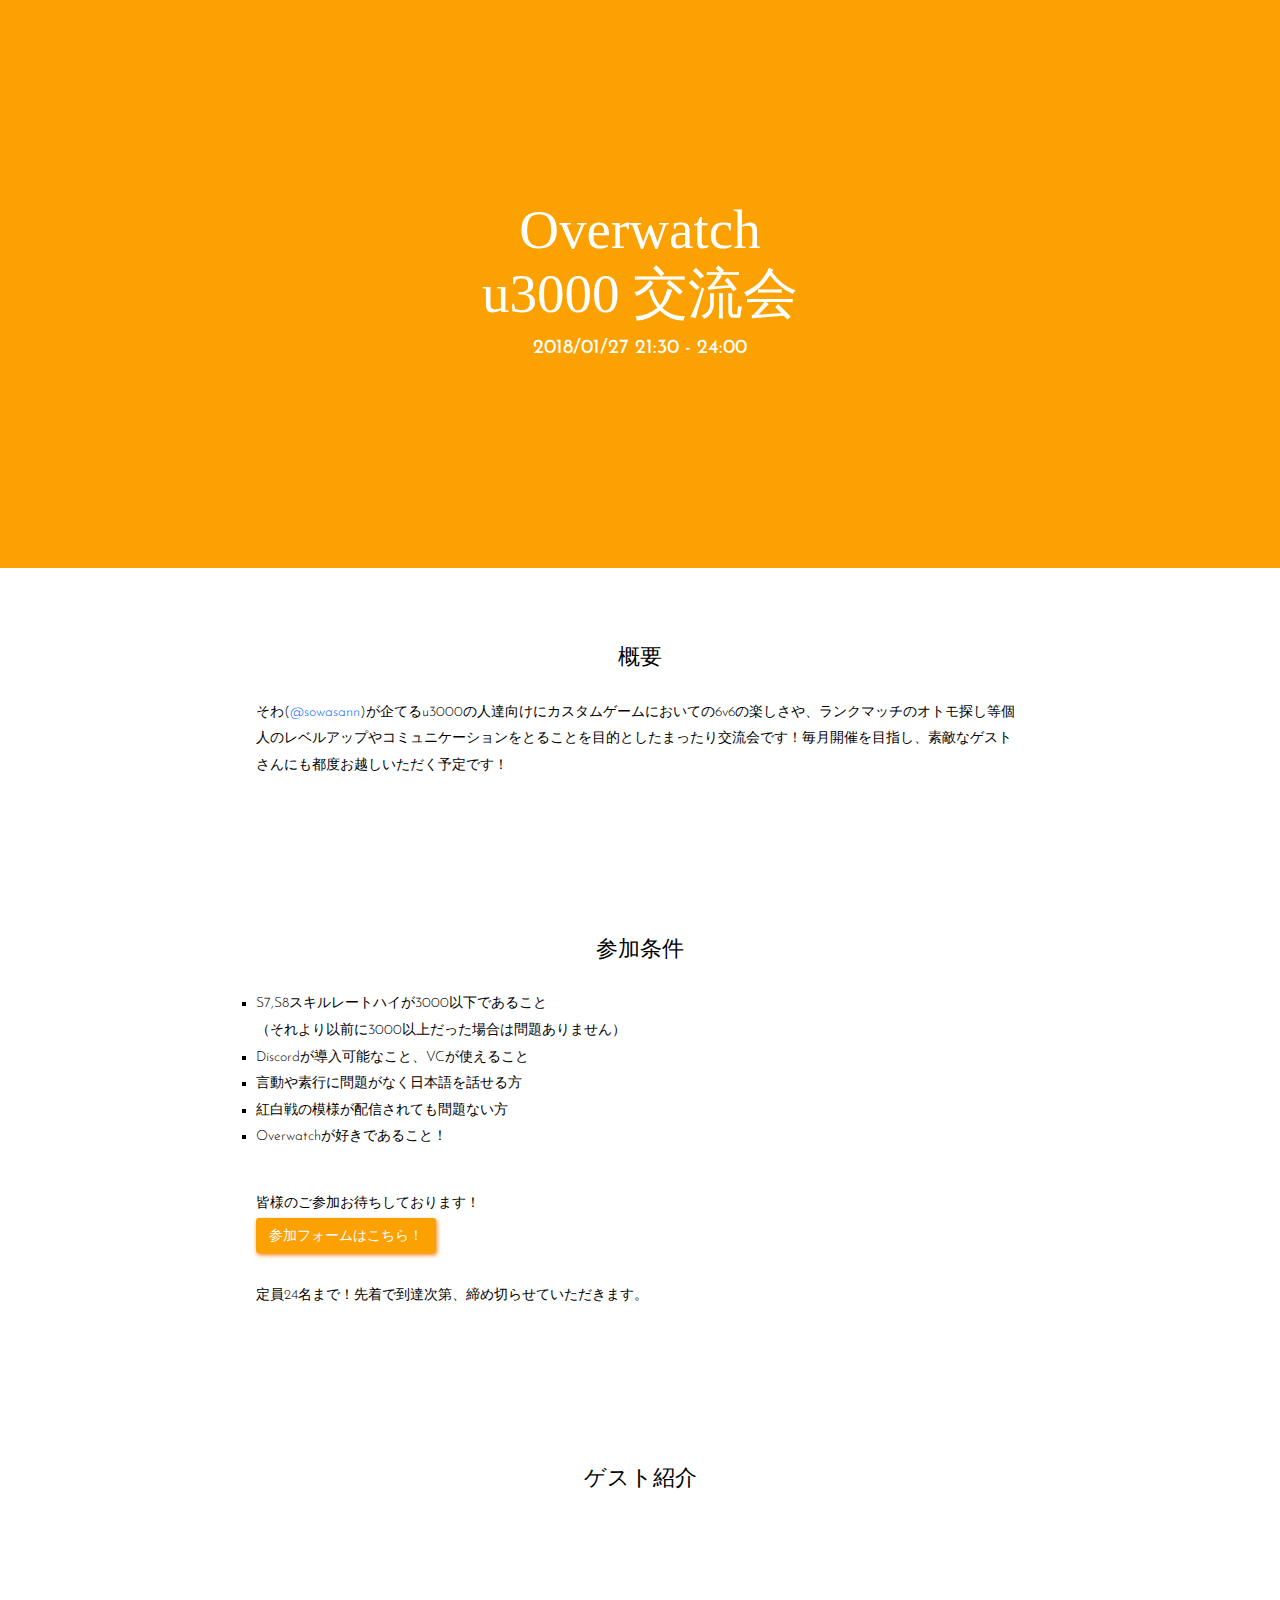
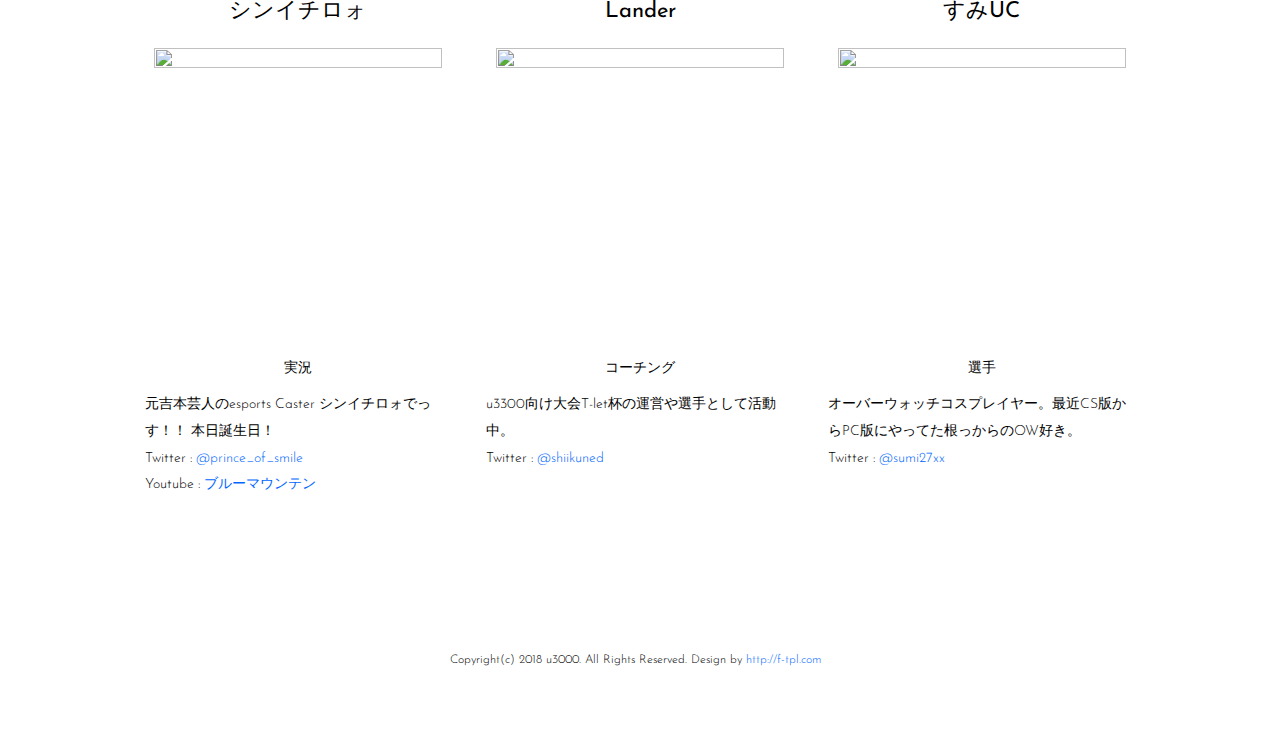
==== index.html @ 1f3729c8 "文章修正" ====
<!doctype html>
<html lang="ja">
<head>
<meta charset="UTF-8">
<meta name="description" content="第二回PC版Overwatch u3000交流会・紅白戦">
<meta name="viewport" content="width=device-width">
<title>u3000交流会 | 第二回PC版Overwatch u3000交流会・紅白戦</title>
<link rel="stylesheet" media="all" href="css/style.css">
<script src="https://ajax.googleapis.com/ajax/libs/jquery/1.8.0/jquery.min.js"></script>
<script src="js/script.js"></script>
<meta name="twitter:card" content="summary_large_image" />
<meta name="twitter:site" content="@sowasann" />
<meta property="og:url" content="https://u3000sowa.github.io/" />
<meta property="og:title" content="第二回PC版Overwatch u3000交流会・紅白戦" />
<meta property="og:description" content="u3000の人達向けにカスタムゲームにおいての6v6の楽しさや、ランクマッチのオトモ探し等個人のレベルアップやコミュニケーションをとることを目的としたまったり交流会！" />
<meta property="og:image" content="https://u3000sowa.github.io/images/img2.png" />
</head>

<body>

<nav id="mainnav">
	<p id="menuWrap"><a id="menu"><span id="menuBtn"></span></a></p>
	<div class="panel">
		<ul>
			<li><a href="#header">TOP</a></li>
			<li><a href="#sec01">概要</a></li>
			<li><a href="#sec02">参加条件</a></li>
			<li><a href="#sec03">ゲスト紹介</a></li>
			<li><a href="https://www.twitch.tv/kazukiaoi_sowa">配信ページ</a></li>
			<li><a href="https://twitter.com/sowasann">Twitter</a></li>
		</ul>
	</div>
</nav>

<header id="header">
	<img src="images/fba102.png" alt="">
	<div id="slogan">
		<h1>Overwatch</h1>
		<h1>u3000 交流会</h1>
		<h2>2018/01/27 21:30 - 24:00</h2>
	</div>
</header>

<!-- 概要 -->
<section id="sec01">
	<header>
		<h2>概要</h2>
	</header>
	<div class="vision">
		そわ(<a href="https://twitter.com/sowasann">@sowasann</a>)が企てるu3000の人達向けにカスタムゲームにおいての6v6の楽しさや、ランクマッチのオトモ探し等個人のレベルアップやコミュニケーションをとることを目的としたまったり交流会です！毎月開催を目指し、素敵なゲストさんにも都度お越しいただく予定です！
	</div>
</section>
<!-- // 概要 -->

<!-- 参加条件 -->
<section id="sec02">
	<header>
		<h2>参加条件</h2>
	</header>
	<div class="vision">
		<ul>
			<li>S7,S8スキルレートハイが3000以下であること<br>（それより以前に3000以上だった場合は問題ありません）</li>
			<li>Discordが導入可能なこと、VCが使えること</li>
			<li>言動や素行に問題がなく日本語を話せる方</li>
			<li>紅白戦の模様が配信されても問題ない方</li>
			<li>Overwatchが好きであること！</li>
		</ul>
		<p>皆様のご参加お待ちしております！</p>
		<a button class="btn" onclick="location.href='https://t.co/zdCu16TH19'">参加フォームはこちら！</a>
		<p>定員24名まで！先着で到達次第、締め切らせていただきます。</p>
	</div>
</section>
<!-- // 参加条件 -->

<!-- ゲスト紹介 -->
<section id="sec03">
	<header>
		<h2>ゲスト紹介</h2>
	</header>
	<div class="inner">
		<ul class="col3">
			<li>
				<h2>シンイチロォ</h2>
				<img src="https://pbs.twimg.com/profile_images/932170974421590017/FEtnFDyp.jpg" width="288" height="288" alt="">
				<div class="center">実況</div>
				<p>元吉本芸人のesports Caster シンイチロォでっす！！ 本日誕生日！ </p>
				<p>Twitter : <a href="https://twitter.com/prince_of_smile">@prince_of_smile</a></p>
				<p>Youtube : <a href="https://www.youtube.com/channel/UCTBHhrF0-91qC8oL7r-h-_A">ブルーマウンテン</a></p>
			</li>
			<li>
				<h2>Lander</h2>
				<img src="https://pbs.twimg.com/profile_images/946617543166369792/Ri5z5yvv.jpg" width="288" height="288" alt="">
				<div class="center">コーチング</div>
				<p>u3300向け大会T-let杯の運営や選手として活動中。
				</p>
				<p>Twitter : <a href="https://twitter.com/shiikuned">@shiikuned</a></p>
			</li>
			<li>
				<h2>すみUC</h2>
				<img src="https://pbs.twimg.com/profile_images/954023947024064512/JAhCJ2YH.jpg" width="288" height="288" alt="">
				<div class="center">選手</div>
				<p>オーバーウォッチコスプレイヤー。最近CS版からPC版にやってた根っからのOW好き。</p>
				
				<p>Twitter : <a href="https://twitter.com/sumi27xx">@sumi27xx</a></p>
	
			</li>
	</div>
</section>
<!-- // ゲスト紹介 -->

<footer id="footer">
	Copyright(c) 2018 u3000. All Rights Reserved. Design by <a href="http://f-tpl.com" target="_blank">http://f-tpl.com</a><!-- ←クレジット表記を外す場合はシリアルキーが必要です http://f-tpl.com/credit/ -->
</footer>

</body>
</html>
---- css/style.css ----
@import url(https://fonts.googleapis.com/css?family=Pacifico);
@import url(http://fonts.googleapis.com/earlyaccess/notosansjp.css);
@import url(https://fonts.googleapis.com/css?family=Josefin+Sans);
@import url(https://fonts.googleapis.com/earlyaccess/roundedmplus1c.css);

/* reset */
body,div,dl,dt,dd,ul,ol,li,h1,h2,h3,h4,h5,h6,pre,form,fieldset,input,textarea,p,blockquote,th,td{margin:0;padding:0;}
address,caption,cite,code,dfn,em,strong,th,var{font-style:normal;}
ul{list-style:none;}
table{border-collapse:collapse;border-spacing:0;}
caption,th{text-align:left;}
q:before,q:after{content:'';}
object,embed{vertical-align:top;}
legend{display:none;}
h1,h2,h3,h4,h5,h6{font-size:100%;}
img,abbr,acronym,fieldset{border:0;}

body{
	font: 14px/1.9 'Josefin Sans', 'Noto Sans JP',serif;
	font-weight: 300;
	-webkit-text-size-adjust:100%;
	overflow-x: hidden;
	color: #000;
	background: #fff;
}

a{
	color: #0066ff;
	text-decoration: none;
}

a:hover, .active{
  text-decoration: underline;
}

a:active, a:focus,input:active, input:focus{outline:0;}


/* ヘッダー
------------------------------------------------------------*/
#header{
	position: relative;
    overflow:hidden;
    width:100%;
    height:568px;
}

#header img{
    position:absolute;
    left:50%;
    width:1280px;
    height:568px;
    margin-left:-640px;
}

#slogan{
	position: absolute;
  top: 50%;
	width: 100%;
	-webkit-transform: translate(0, -50%);
  transform: translate(0, -50%);
	color: #fff;
	line-height: 0.8;
	text-align: center;
}

#slogan h1{
	font-size: 55px;
	font-family: 'Rounded Mplus 1c';
	margin-bottom: 20px;
	font-weight:normal;
}

#slogan h2{
	line-height: 1.2;
	font-size: 20px;
	font-weight:normal;
}


/* フッター
------------------------------------------------------------*/
#footer{
	clear: both;
	padding: 50px 10px 50px 0;
	text-align: center;
	font-size: 12px;
}


/* 共通
------------------------------------------------------------*/
h1, h2{
	font-family: 'Josefin Sans', 'Noto Sans JP',serif;
}

img{
	width: 100%;
	height: auto;
}

section{clear:both;}

section h2{
	font-size: 22px;
	font-weight:normal;
	text-align: center;
}

.inner{
	width: 94%;
	margin: 0 auto;
	padding-bottom: 50px;
}

.col2 li{
	display: inline-block;
	width: 100%;
  	margin: 20px 0 20px 0;
}

.center{
	text-align: center;
	margin-bottom: 10px;
}

div{
	font-family: 'Josefin Sans', 'Noto Sans JP',serif;
}

a.btn{
	margin-bottom: 30px;
	display: block;
	height: 35px;
	width: 180px;
	text-decoration: none;
	background: #fba102;
	color: #fff;
	line-height: 37px;
	text-align: center;
	border-radius: 3px;
	box-shadow: 1px 2px 4px #f58002;
  }
  a.btn:active{
	-ms-transform: translateY(2px);
	-webkit-transform: translateY(2px);
	transform: translateY(2px);
	box-shadow:none;
  }

/* SEC01 VISION
------------------------------------------------------------*/

.vision{
	width: 60%;
	margin: 0 auto;
	padding-bottom: 80px;
}

.vision ul{
	padding-bottom: 40px;
	list-style-type: square;
}


/* SEC02 MESSAGE
------------------------------------------------------------*/
.wrap{
	clear: both;
	width: 100%;
	background: #f6f6f6;
}

.bg{
	line-height: 0;
}

.txt h2{
	padding: 0 0 20px !important;
}


/* SEC03 SERVICE MESSAGE STORY
------------------------------------------------------------*/
.col3 li{
	margin-bottom: 50px;
}

.col3 img{
	max-width: 288px;
	display: block;
	margin: -5px auto 20px;
}

/* SEC04 STORY & SUCCESS
------------------------------------------------------------*/
#sec04{
	background: url(../images/bgSec04.jpg) no-repeat 100% 100% fixed;
	background-size: cover;
	-webkit-background-size: cover;
	color: #fff;
}


/* SEC05 PROFILE
------------------------------------------------------------*/
#sec05{
	padding-top: 50px;
}

#sec05 dl{
	line-height: 1.2;
}

#sec05 dt{
	clear: left;
	float: left;
	display: block;
	width: 30%;
	margin-right: 10%;
	margin-bottom: 20px;
	text-align: right;
	line-height: 1.6em;
}

#sec05 dd{
	width: 60%;
	float: left;
	text-align: left;
	margin-bottom: 15px;
	line-height: 1.6em;
}

#sec05 header{
	display: none;
}

#map{
	position: relative;
	padding-bottom: 75%;
	height: 0;
	overflow: hidden;
}

#map iframe{
	position: absolute;
	top: 0;
	left: 0;
	width: 100% !important;
	height: 100% !important;
	border: 0;
}


/* RESPONSIVE 設定
------------------------------------------------------------*/

@media only screen and (min-width: 1200px){
	.inner{
		width: 1024px;
		padding-bottom: 120px;
	}
	section h2{
		padding: 70px 0 20px;
	}
	.txt h2{
		padding: 0 0 20px !important;
	}
}

@media only screen and (min-width: 800px){
	body{
		font-size:14px;
	}
	
  a#menu{
		display:none;
	}	

	.panel{
		display:block !important;
	}

	#mainnav{
		position:fixed;
		top: 0;
		width:100%;
		z-index:500;
	}

	#mainnav ul{
		text-align: right;
		padding-right: 30px;
	}

	#mainnav li{
		display: inline-block;
		padding: 45px 10px 20px;
		font-size: 14px;
		font-weight: 300;
	}
	
  #mainnav a{
		color: #7f7f7f;
	}
	
	#mainnav.changeNav{
		background: rgba(255,255,255,.9);
		border-bottom: 1px solid #d1d1d1;
	}
	
	#mainnav.changeNav li{
		padding: 20px 10px;
	}

	/* SEC02 MESSAGE
	-----------------*/
	.txt, .bg{
		width: 50%;
		float: left;
		display: table;
	background: #f6f6f6;
	}

	#sec02_02 .txt, #sec02_02 .bg{
		float: right;
	}

	.vMid{
		display: table-cell;
		padding: 0 100px;
		vertical-align: middle;
	}
	
	/* SEC03 SERVICE MESSAGE STORY
	-----------------*/
	.col3{
		text-align: center;
	}

	.col3 li{
		display: inline-block;
		width: 30%;
		padding: 0 1.5%;
		margin-bottom: 0;
		vertical-align: top;
		text-align: left;
	}
	
	/* SEC05 PROFILE
	-----------------*/
	#sec05{
		padding-top: 120px;
	}
	
  #footer{
		padding: 30px 10px 70px 0;
	}
}

@media only screen and (min-width: 641px){
	.col2 li{
		width: 40%;
		padding: 0 3%;
		vertical-align: top;
	}
}

@media only screen and (max-width: 640px){
	#map iframe{
	  width: 96% !important;
		left: 2%;
	}
}

@media only screen and (max-width: 799px){
	#slogan h1{
		font-size: 31px;
	}

	#slogan h2{
		font-size: 16px;
	}

  a#menu{
  	display: inline-block;
  	position: relative;
  	width: 40px;
  	height: 40px;
  	margin: 10px;
	}

	#menuBtn{
  	display: block;
  	position: absolute;
  	top: 50%;
  	left: 50%;
  	width: 18px;
  	height: 2px;
  	margin: -1px 0 0 -7px;
  	background: #fff;
  	transition: .2s;
	}

	#menuBtn:before, #menuBtn:after{
  	display: block;
  	content: "";
  	position: absolute;
  	top: 50%;
  	left: 0;
  	width: 18px;
  	height: 2px;
  	background: #fff;
  	transition: .3s;
	}

	#menuBtn:before{
  	margin-top: -7px;
	}

	#menuBtn:after{
  	margin-top: 5px;
	}

	a#menu .close{
  	background: transparent;
	}

	a#menu .close:before, a#menu .close:after{
  	margin-top: 0;
	}

	a#menu .close:before{
  	transform: rotate(-45deg);
  	-webkit-transform: rotate(-45deg);
	}

	a#menu .close:after{
  	transform: rotate(-135deg);
  	-webkit-transform: rotate(-135deg);
	}

	.panel{
		width: 100%;
		display: none;
		overflow: hidden;
		position: relative;
		left: 0;
		top: 0;
		z-index: 100;
	}

	#mainnav{
		position: absolute;
		top: 0;
		right: 0;
		width: 100%;
		text-align: right;
		z-index:500;
	}

	#mainnav ul{
		border-bottom: 1px solid #ccc;
		background: #fff;
		text-align: left;
	}

	#mainnav li a{
		position: relative;
		display:block;
		padding:15px 25px;
		border-bottom: 1px solid #ccc;
		color: #000;
		font-weight: 400;
	}

	#mainnav li a:before{
		display: block;
		content: "";
		position: absolute;
		top: 50%;
		left: 5px;
		width: 6px;
		height: 6px;
		margin: -4px 0 0 0;
		border-top: solid 2px #000;
		border-right: solid 2px #000;
		-webkit-transform: rotate(45deg);
		transform: rotate(45deg);
	}
	.col3 li{
		margin: 0 auto;
		display: block;
	max-width: 288px;
	}
}

@media only screen and (max-width: 1199px){
	section h2{
		padding: 50px 0 20px 0;
	}
	#sec01 h2{
		padding: 70px 0 20px;
	}
	.vMid{
		padding: 0 20px;
	}
}
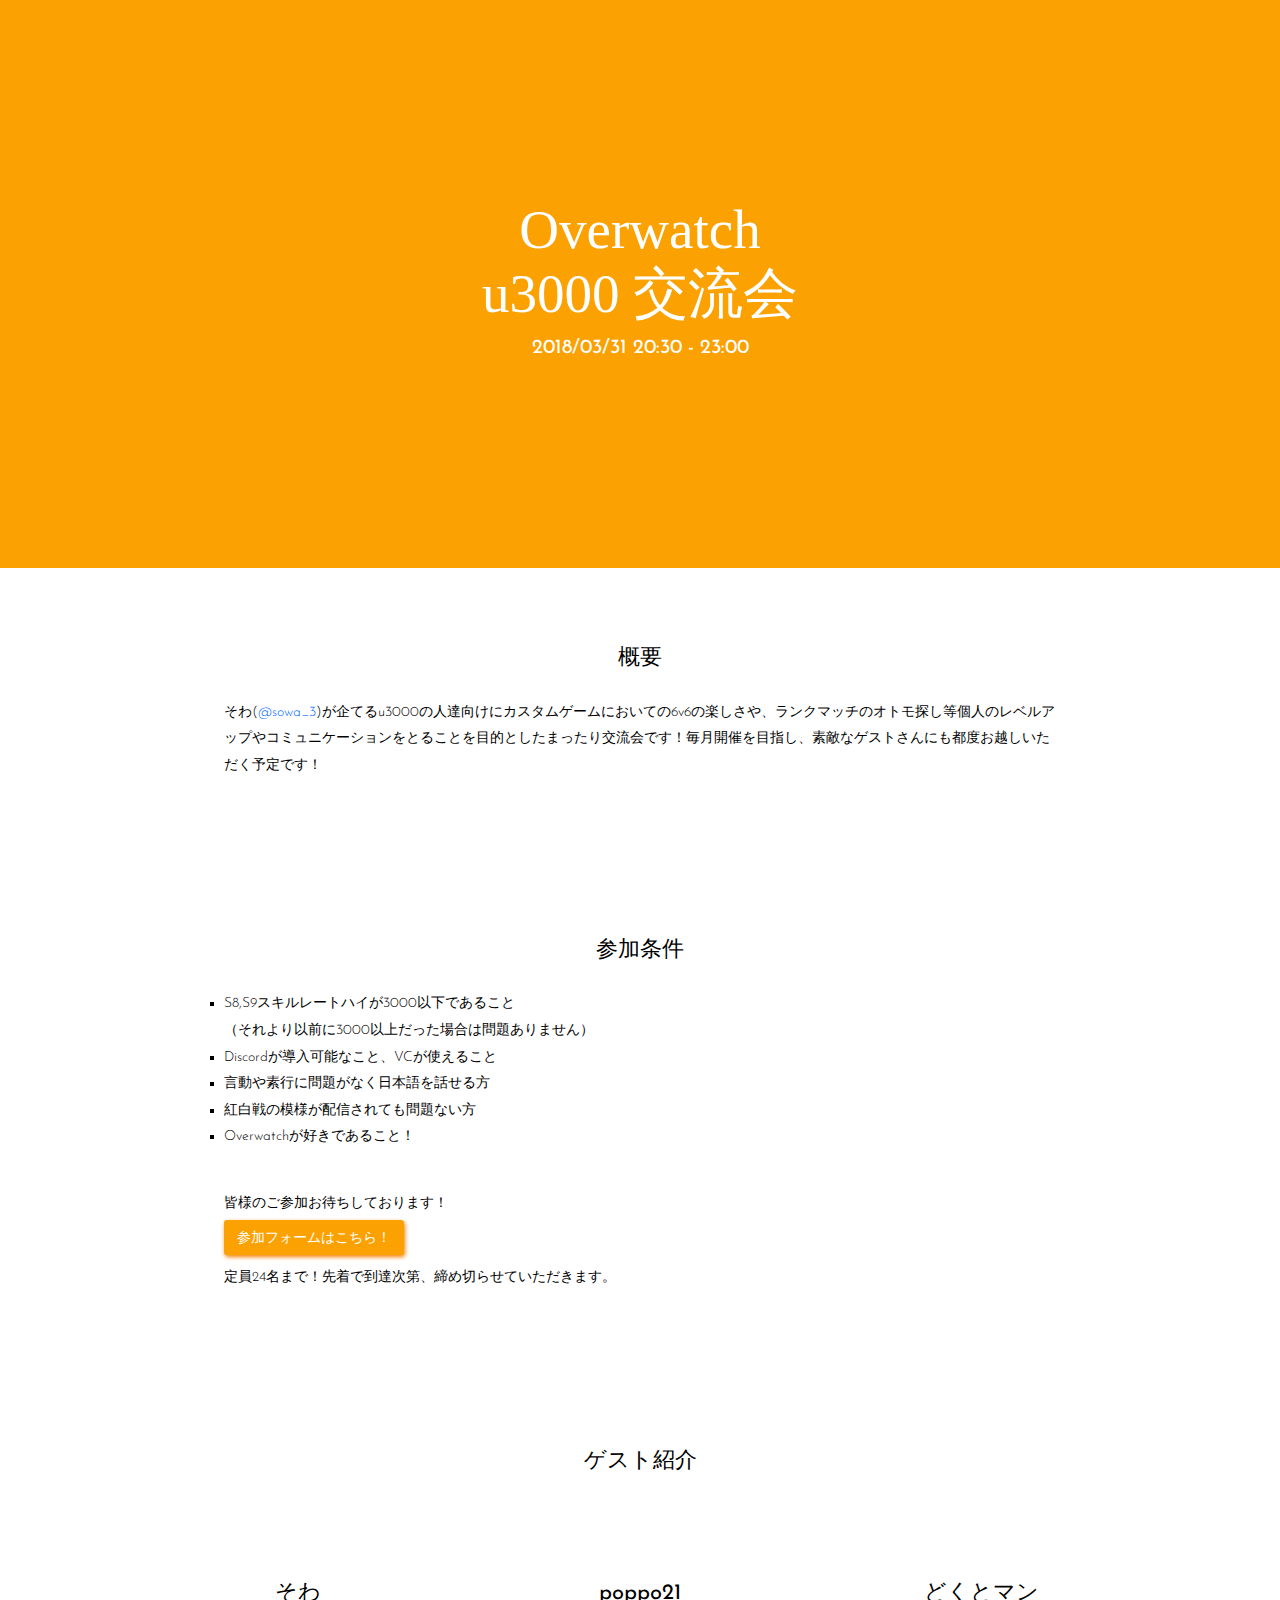
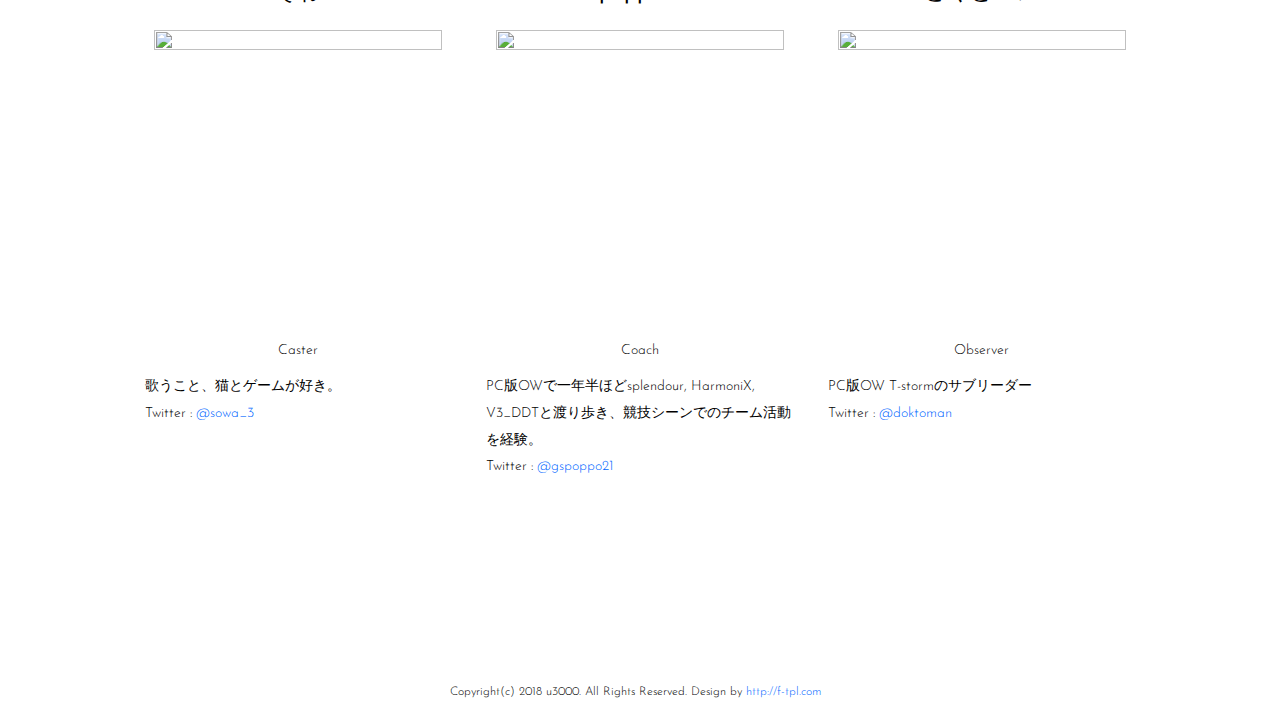
==== commit 667ba6cf: "紹介文を追加" ====
--- a/index.html
+++ b/index.html
@@ -2,20 +2,18 @@
 <html lang="ja">
 <head>
 <meta charset="UTF-8">
-<meta name="description" content="第二回PC版Overwatch u3000交流会・紅白戦">
+<meta name="description" content="第三回PC版Overwatch u3000交流会・紅白戦">
 <meta name="viewport" content="width=device-width">
-<title>u3000交流会 | 第二回PC版Overwatch u3000交流会・紅白戦</title>
+<title>u3000交流会 | 第三回PC版Overwatch u3000交流会・紅白戦</title>
 <link rel="stylesheet" media="all" href="css/style.css">
 <script src="https://ajax.googleapis.com/ajax/libs/jquery/1.8.0/jquery.min.js"></script>
 <script src="js/script.js"></script>
 <meta name="twitter:card" content="summary_large_image" />
-<meta name="twitter:site" content="@sowasann" />
+<meta name="twitter:site" content="@sowa_3" />
 <meta property="og:url" content="https://u3000sowa.github.io/" />
-<meta property="og:title" content="第二回PC版Overwatch u3000交流会・紅白戦" />
-<meta property="og:description" content="u3000の人達向けにカスタムゲームにおいての6v6の楽しさや、ランクマッチのオトモ探し等個人のレベルアップやコミュニケーションをとることを目的としたまったり交流会！" />
-<meta property="og:image" content="https://u3000sowa.github.io/images/img2.png" />
+<meta property="og:title" content="Overwatch u3000交流会" />
+<meta property="og:image" content="https://u3000sowa.github.io/images/img.png" />
 </head>
-
 <body>
 
 <nav id="mainnav">
@@ -26,8 +24,8 @@
 			<li><a href="#sec01">概要</a></li>
 			<li><a href="#sec02">参加条件</a></li>
 			<li><a href="#sec03">ゲスト紹介</a></li>
-			<li><a href="https://www.twitch.tv/kazukiaoi_sowa">配信ページ</a></li>
-			<li><a href="https://twitter.com/sowasann">Twitter</a></li>
+			<li><a href="https://www.twitch.tv/sowamuu_gg">配信ページ</a></li>
+			<li><a href="https://twitter.com/sowa_3">Twitter</a></li>
 		</ul>
 	</div>
 </nav>
@@ -37,7 +35,7 @@
 	<div id="slogan">
 		<h1>Overwatch</h1>
 		<h1>u3000 交流会</h1>
-		<h2>2018/01/27 21:30 - 24:00</h2>
+		<h2>2018/03/31 20:30 - 23:00</h2>
 	</div>
 </header>
 
@@ -47,7 +45,7 @@
 		<h2>概要</h2>
 	</header>
 	<div class="vision">
-		そわ(<a href="https://twitter.com/sowasann">@sowasann</a>)が企てるu3000の人達向けにカスタムゲームにおいての6v6の楽しさや、ランクマッチのオトモ探し等個人のレベルアップやコミュニケーションをとることを目的としたまったり交流会です！毎月開催を目指し、素敵なゲストさんにも都度お越しいただく予定です！
+		そわ(<a href="https://twitter.com/sowa_3">@sowa_3</a>)が企てるu3000の人達向けにカスタムゲームにおいての6v6の楽しさや、ランクマッチのオトモ探し等個人のレベルアップやコミュニケーションをとることを目的としたまったり交流会です！毎月開催を目指し、素敵なゲストさんにも都度お越しいただく予定です！
 	</div>
 </section>
 <!-- // 概要 -->
@@ -59,14 +57,14 @@
 	</header>
 	<div class="vision">
 		<ul>
-			<li>S7,S8スキルレートハイが3000以下であること<br>（それより以前に3000以上だった場合は問題ありません）</li>
+			<li>S8,S9スキルレートハイが3000以下であること<br>（それより以前に3000以上だった場合は問題ありません）</li>
 			<li>Discordが導入可能なこと、VCが使えること</li>
 			<li>言動や素行に問題がなく日本語を話せる方</li>
 			<li>紅白戦の模様が配信されても問題ない方</li>
 			<li>Overwatchが好きであること！</li>
 		</ul>
 		<p>皆様のご参加お待ちしております！</p>
-		<a button class="btn" onclick="location.href='https://t.co/zdCu16TH19'">参加フォームはこちら！</a>
+		<a button class="btn" onclick="location.href='https://goo.gl/forms/IN102iPbxKJawy0r2'">参加フォームはこちら！</a>
 		<p>定員24名まで！先着で到達次第、締め切らせていただきます。</p>
 	</div>
 </section>
@@ -80,30 +78,27 @@
 	<div class="inner">
 		<ul class="col3">
 			<li>
-				<h2>シンイチロォ</h2>
-				<img src="https://pbs.twimg.com/profile_images/932170974421590017/FEtnFDyp.jpg" width="288" height="288" alt="">
-				<div class="center">実況</div>
-				<p>元吉本芸人のesports Caster シンイチロォでっす！！ 本日誕生日！ </p>
-				<p>Twitter : <a href="https://twitter.com/prince_of_smile">@prince_of_smile</a></p>
-				<p>Youtube : <a href="https://www.youtube.com/channel/UCTBHhrF0-91qC8oL7r-h-_A">ブルーマウンテン</a></p>
+				<h2>そわ</h2>
+				<img src="images/sowa.png" width="288" height="288" alt="">
+				<div class="center">Caster</div>
+				<p>歌うこと、猫とゲームが好き。</p>
+				<p>Twitter : <a href="https://twitter.com/sowa_3">@sowa_3</a></p>
+				</li>
+			<li>
+				<h2>poppo21</h2>
+				<img src="https://pbs.twimg.com/profile_images/968162155701784576/dYV2qPCT_400x400.jpg" width="288" height="288" alt="">
+				<div class="center">Coach</div>
+				<p>PC版OWで一年半ほどsplendour, HarmoniX, V3_DDTと渡り歩き、競技シーンでのチーム活動を経験。</p>
+				<p>Twitter : <a href="https://twitter.com/gspoppo21">@gspoppo21</a></p>
 			</li>
 			<li>
-				<h2>Lander</h2>
-				<img src="https://pbs.twimg.com/profile_images/946617543166369792/Ri5z5yvv.jpg" width="288" height="288" alt="">
-				<div class="center">コーチング</div>
-				<p>u3300向け大会T-let杯の運営や選手として活動中。
-				</p>
-				<p>Twitter : <a href="https://twitter.com/shiikuned">@shiikuned</a></p>
+				<h2>どくとマン</h2>
+				<img src="https://pbs.twimg.com/profile_images/965142204518821888/nxe8o_r1_400x400.jpg" width="288" height="288" alt="">
+				<div class="center">Observer</div>
+				<p>PC版OW T-stormのサブリーダー</p>
+				<p>Twitter : <a href="https://twitter.com/doktoman">@doktoman</a></p>
 			</li>
-			<li>
-				<h2>すみUC</h2>
-				<img src="https://pbs.twimg.com/profile_images/954023947024064512/JAhCJ2YH.jpg" width="288" height="288" alt="">
-				<div class="center">選手</div>
-				<p>オーバーウォッチコスプレイヤー。最近CS版からPC版にやってた根っからのOW好き。</p>
-				
-				<p>Twitter : <a href="https://twitter.com/sumi27xx">@sumi27xx</a></p>
-	
-			</li>
+		</ul>
 	</div>
 </section>
 <!-- // ゲスト紹介 -->
--- a/css/style.css
+++ b/css/style.css
@@ -16,7 +16,7 @@
 img,abbr,acronym,fieldset{border:0;}
 
 body{
-	font: 14px/1.9 'Josefin Sans', 'Noto Sans JP',serif;
+	font: 14px/1.9 'Josefin Sans', 'Noto Sans JP',sans-serif;
 	font-weight: 300;
 	-webkit-text-size-adjust:100%;
 	overflow-x: hidden;
@@ -91,7 +91,7 @@
 /* 共通
 ------------------------------------------------------------*/
 h1, h2{
-	font-family: 'Josefin Sans', 'Noto Sans JP',serif;
+	font-family: 'Josefin Sans', 'Noto Sans JP',sans-serif;
 }
 
 img{
@@ -111,6 +111,7 @@
 	width: 94%;
 	margin: 0 auto;
 	padding-bottom: 50px;
+	
 }
 
 .col2 li{
@@ -125,11 +126,12 @@
 }
 
 div{
-	font-family: 'Josefin Sans', 'Noto Sans JP',serif;
+	font-family: 'Josefin Sans', 'Noto Sans JP',sans-serif;
 }
 
 a.btn{
-	margin-bottom: 30px;
+	margin-bottom: 10px;
+    margin-top: 2px;
 	display: block;
 	height: 35px;
 	width: 180px;
@@ -152,7 +154,7 @@
 ------------------------------------------------------------*/
 
 .vision{
-	width: 60%;
+	width: 65%;
 	margin: 0 auto;
 	padding-bottom: 80px;
 }
@@ -177,6 +179,11 @@
 
 .txt h2{
 	padding: 0 0 20px !important;
+}
+
+ul.col2{
+	padding-left: 18px;
+	padding-right: 18px;
 }
 
 
@@ -206,6 +213,7 @@
 ------------------------------------------------------------*/
 #sec05{
 	padding-top: 50px;
+	padding-bottom : 400px;
 }
 
 #sec05 dl{
@@ -231,27 +239,6 @@
 	line-height: 1.6em;
 }
 
-#sec05 header{
-	display: none;
-}
-
-#map{
-	position: relative;
-	padding-bottom: 75%;
-	height: 0;
-	overflow: hidden;
-}
-
-#map iframe{
-	position: absolute;
-	top: 0;
-	left: 0;
-	width: 100% !important;
-	height: 100% !important;
-	border: 0;
-}
-
-
 /* RESPONSIVE 設定
 ------------------------------------------------------------*/
 
@@ -260,11 +247,20 @@
 		width: 1024px;
 		padding-bottom: 120px;
 	}
+	.inner img{
+		max-width: 288px;
+		display: block;
+		margin: -5px auto 20px;
+	}
 	section h2{
 		padding: 70px 0 20px;
 	}
 	.txt h2{
 		padding: 0 0 20px !important;
+	}
+	section h3{
+		padding: 10px 0 10px;
+		font-size: 16px;
 	}
 }
 
@@ -350,11 +346,11 @@
 	/* SEC05 PROFILE
 	-----------------*/
 	#sec05{
-		padding-top: 120px;
+		padding-top: 10px;
 	}
 	
   #footer{
-		padding: 30px 10px 70px 0;
+		padding: 80px 10px 10px 0;
 	}
 }
 
@@ -362,7 +358,7 @@
 	.col2 li{
 		width: 40%;
 		padding: 0 3%;
-		vertical-align: top;
+		vertical-align: middle;
 	}
 }
 
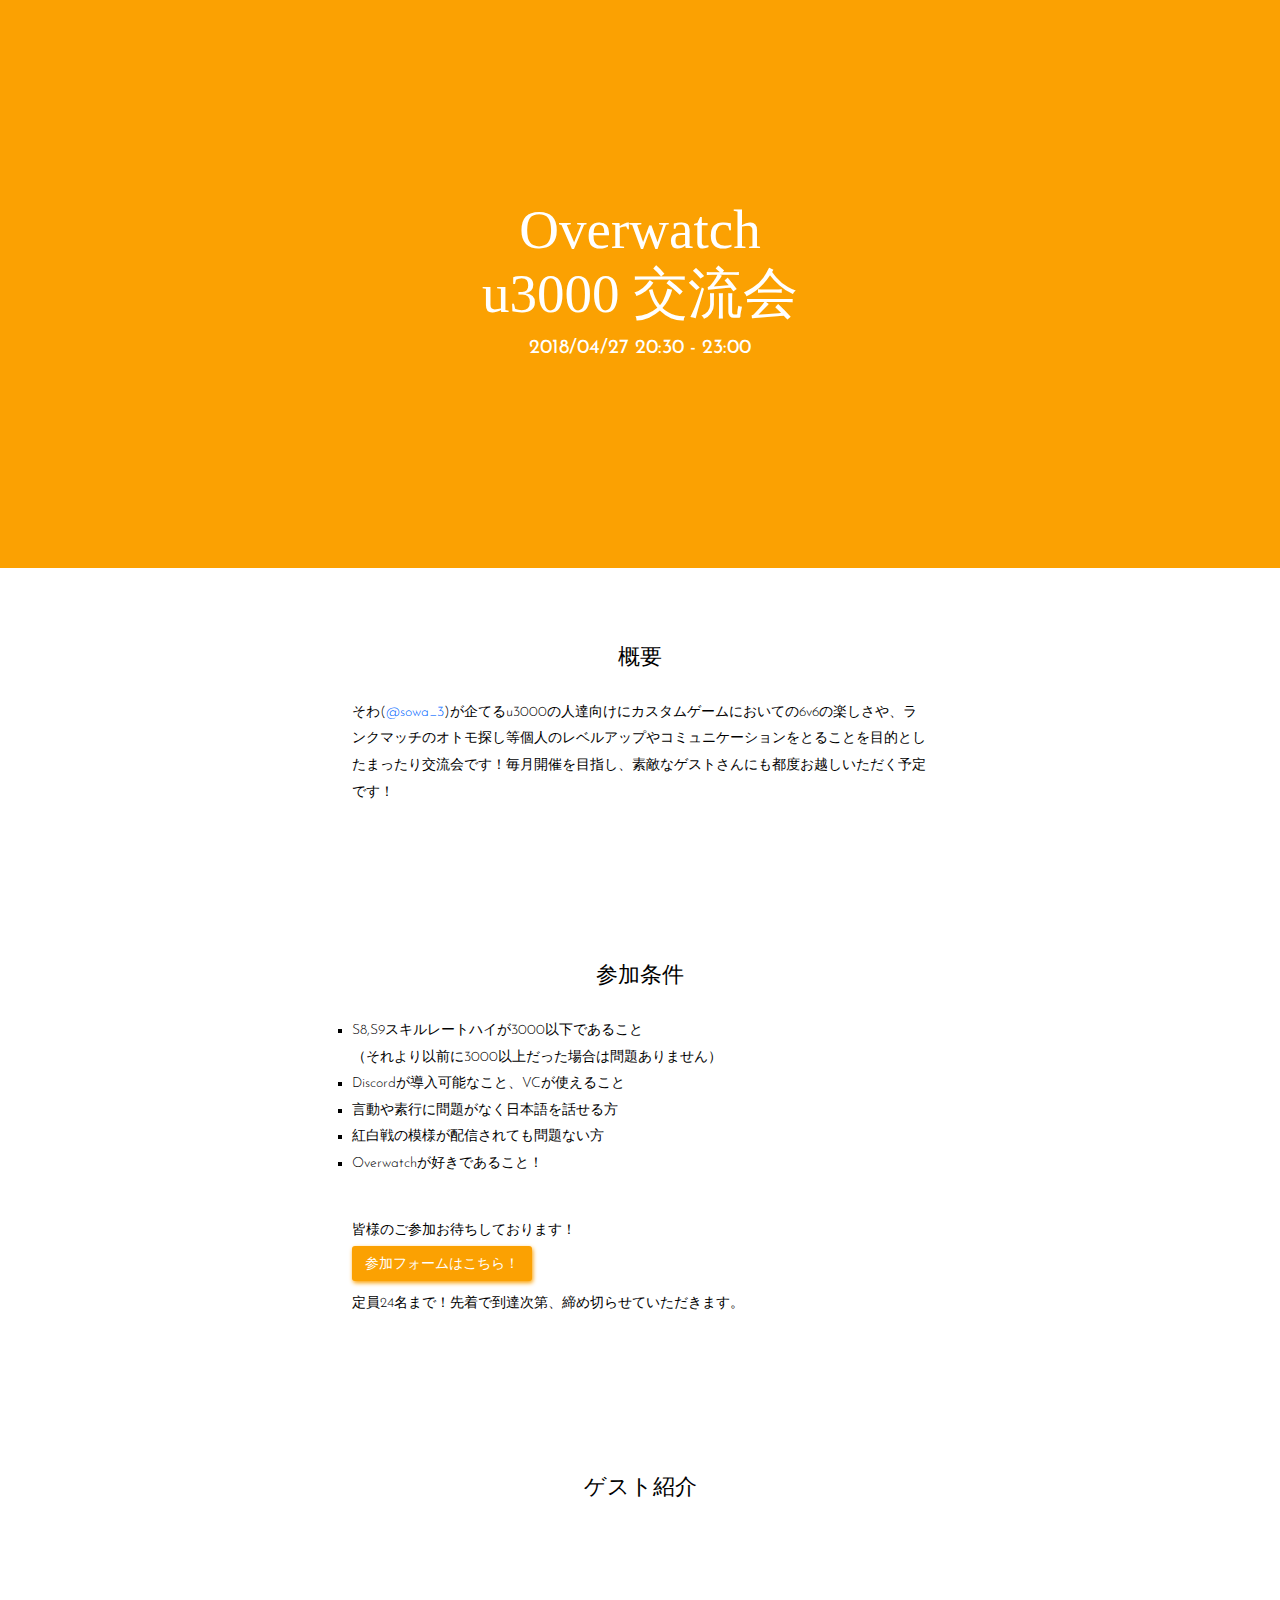
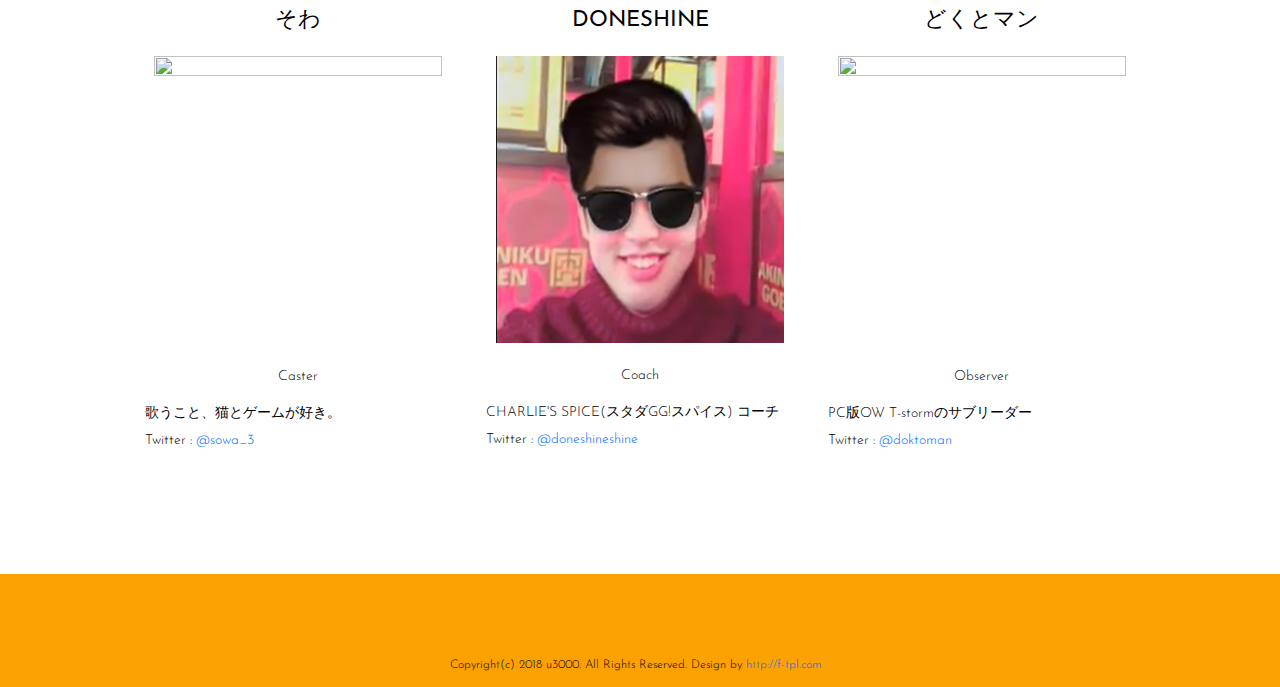
==== commit 347d2894: "加筆" ====
--- a/index.html
+++ b/index.html
@@ -35,7 +35,7 @@
 	<div id="slogan">
 		<h1>Overwatch</h1>
 		<h1>u3000 交流会</h1>
-		<h2>2018/03/31 20:30 - 23:00</h2>
+		<h2>2018/04/27 20:30 - 23:00</h2>
 	</div>
 </header>
 
@@ -85,11 +85,11 @@
 				<p>Twitter : <a href="https://twitter.com/sowa_3">@sowa_3</a></p>
 				</li>
 			<li>
-				<h2>poppo21</h2>
-				<img src="https://pbs.twimg.com/profile_images/968162155701784576/dYV2qPCT_400x400.jpg" width="288" height="288" alt="">
+				<h2>DONESHINE</h2>
+				<img src="images/done.png" width="288" height="288" alt="">
 				<div class="center">Coach</div>
-				<p>PC版OWで一年半ほどsplendour, HarmoniX, V3_DDTと渡り歩き、競技シーンでのチーム活動を経験。</p>
-				<p>Twitter : <a href="https://twitter.com/gspoppo21">@gspoppo21</a></p>
+				<p>CHARLIE'S SPICE(スタダGG!スパイス) コーチ</p>
+				<p>Twitter : <a href="https://twitter.com/doneshineshine">@doneshineshine</a></p>
 			</li>
 			<li>
 				<h2>どくとマン</h2>
--- a/css/style.css
+++ b/css/style.css
@@ -42,7 +42,8 @@
 	position: relative;
     overflow:hidden;
     width:100%;
-    height:568px;
+	height:568px;
+	background: #fba102;
 }
 
 #header img{
@@ -85,6 +86,7 @@
 	padding: 50px 10px 50px 0;
 	text-align: center;
 	font-size: 12px;
+	background: #fba102;
 }
 
 
@@ -141,7 +143,7 @@
 	line-height: 37px;
 	text-align: center;
 	border-radius: 3px;
-	box-shadow: 1px 2px 4px #f58002;
+	box-shadow: 1px 2px 4px #fba102;
   }
   a.btn:active{
 	-ms-transform: translateY(2px);
@@ -154,7 +156,7 @@
 ------------------------------------------------------------*/
 
 .vision{
-	width: 65%;
+	width: 45%;
 	margin: 0 auto;
 	padding-bottom: 80px;
 }
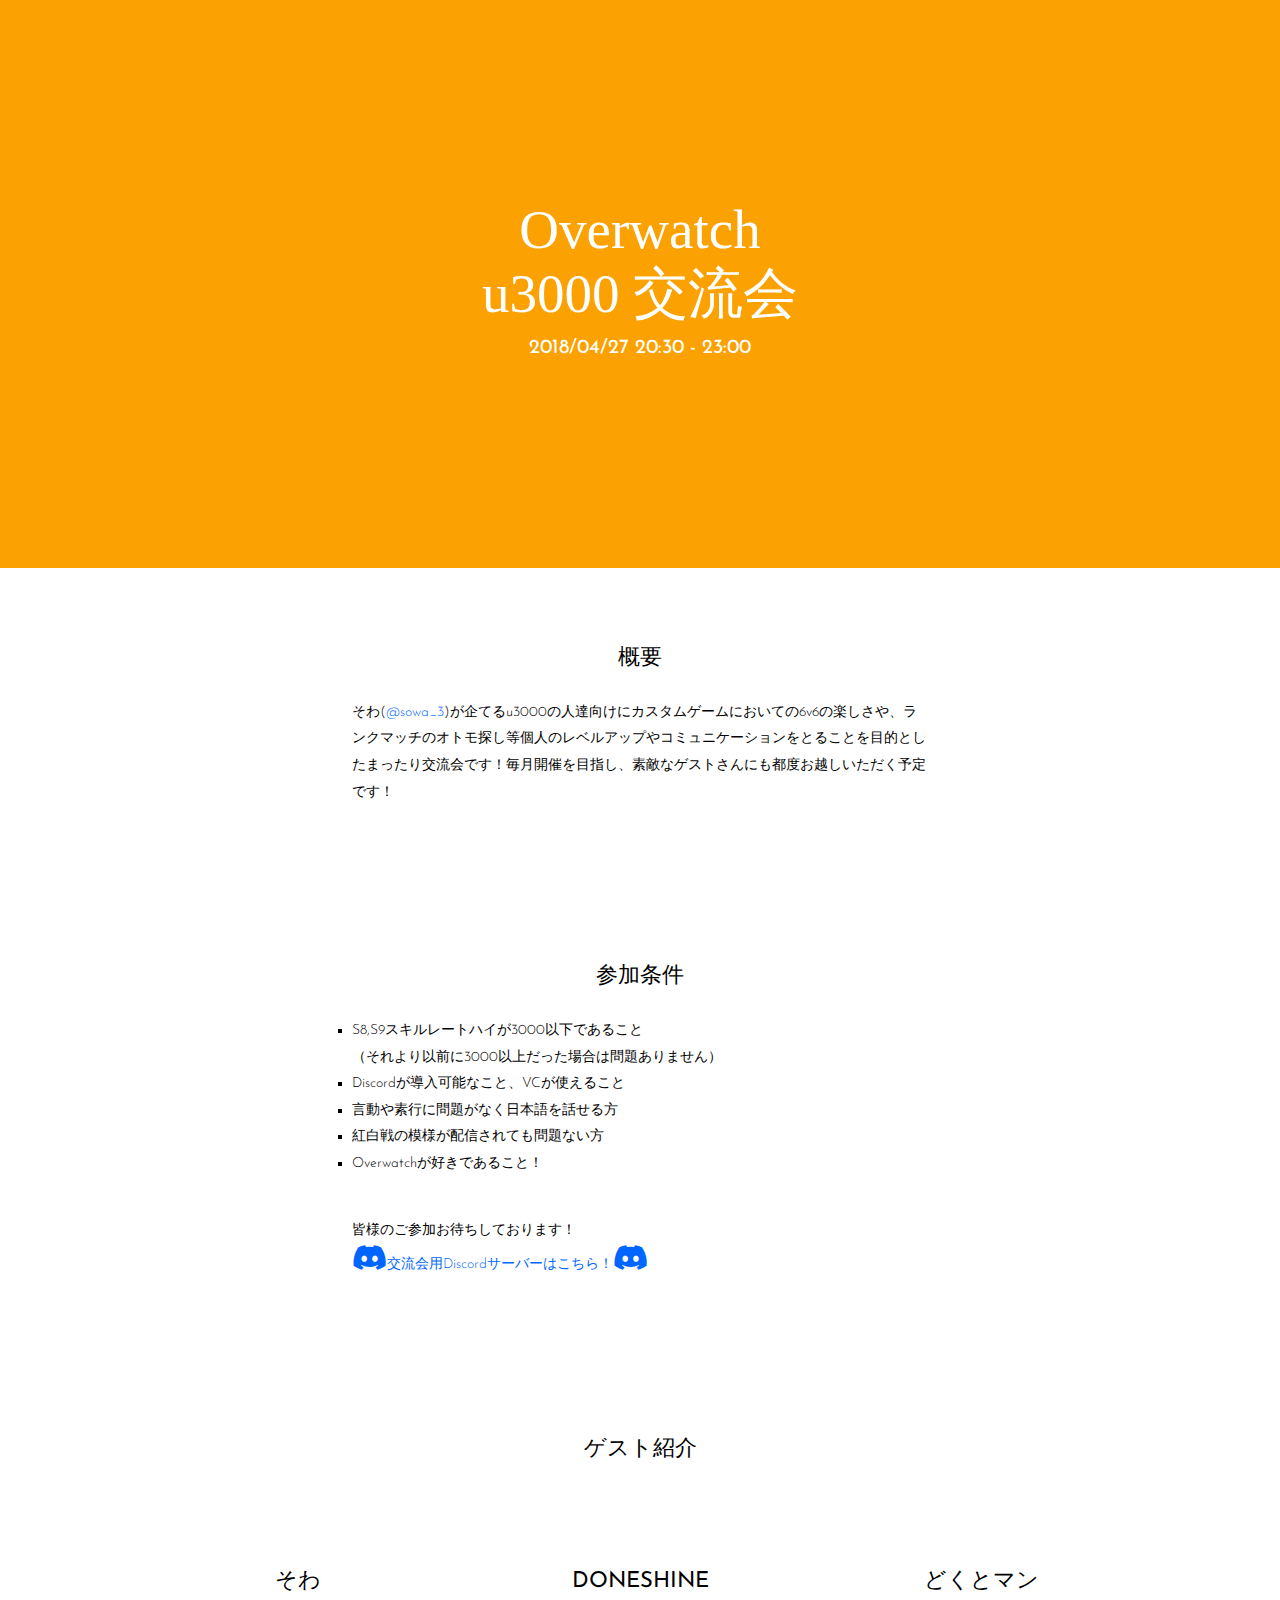
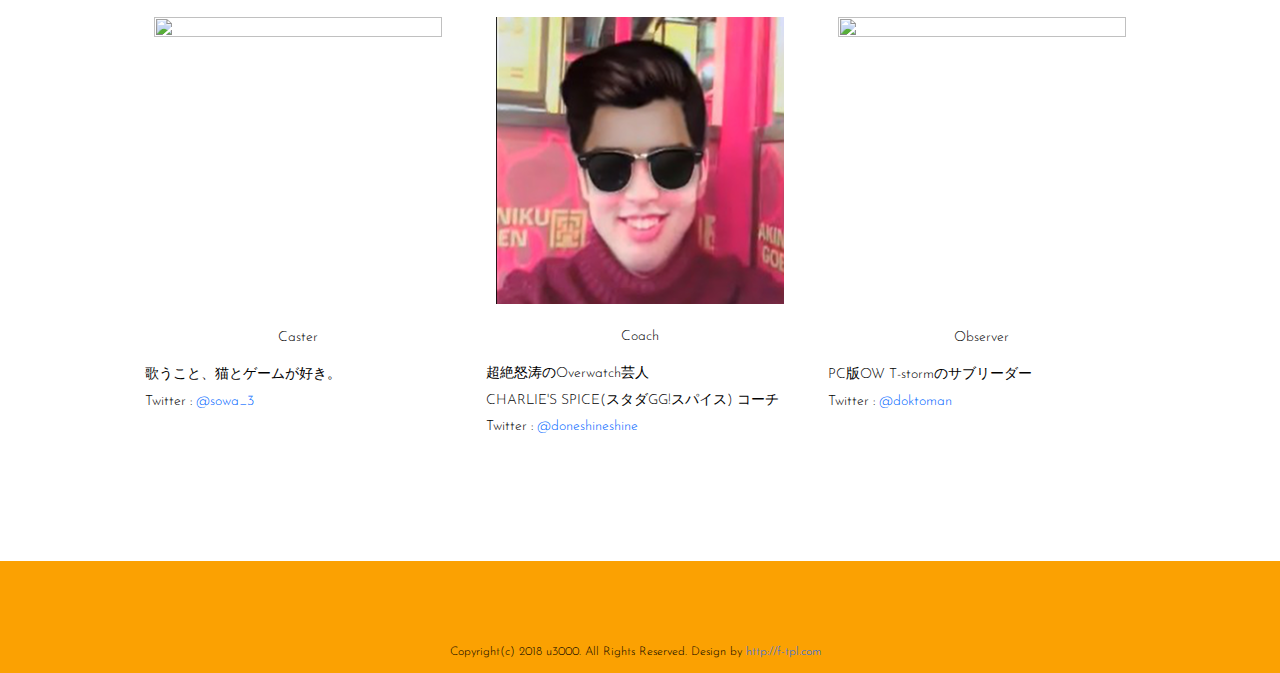
==== commit c943d7a8: "リンク追加" ====
--- a/index.html
+++ b/index.html
@@ -1,4 +1,5 @@
 <!doctype html>
+<link href="https://use.fontawesome.com/releases/v5.0.6/css/all.css" rel="stylesheet">
 <html lang="ja">
 <head>
 <meta charset="UTF-8">
@@ -64,9 +65,9 @@
 			<li>Overwatchが好きであること！</li>
 		</ul>
 		<p>皆様のご参加お待ちしております！</p>
-		<a button class="btn" onclick="location.href='https://goo.gl/forms/IN102iPbxKJawy0r2'">参加フォームはこちら！</a>
-		<p>定員24名まで！先着で到達次第、締め切らせていただきます。</p>
-	</div>
+		<!--<a button class="btn" onclick="location.href='https://discord.gg/h7yakcc'"><i class="fab fa-discord"></i>交流会用DiscordサーバーへJoin！</a> -->
+		<a href="https://discord.gg/h7yakcc"><i class="fab fa-discord fa-2x"></i>交流会用Discordサーバーはこちら！<i class="fab fa-discord fa-2x"></i></a>		
+		</div>
 </section>
 <!-- // 参加条件 -->
 
@@ -88,6 +89,7 @@
 				<h2>DONESHINE</h2>
 				<img src="images/done.png" width="288" height="288" alt="">
 				<div class="center">Coach</div>
+				<p>超絶怒涛のOverwatch芸人</p>
 				<p>CHARLIE'S SPICE(スタダGG!スパイス) コーチ</p>
 				<p>Twitter : <a href="https://twitter.com/doneshineshine">@doneshineshine</a></p>
 			</li>
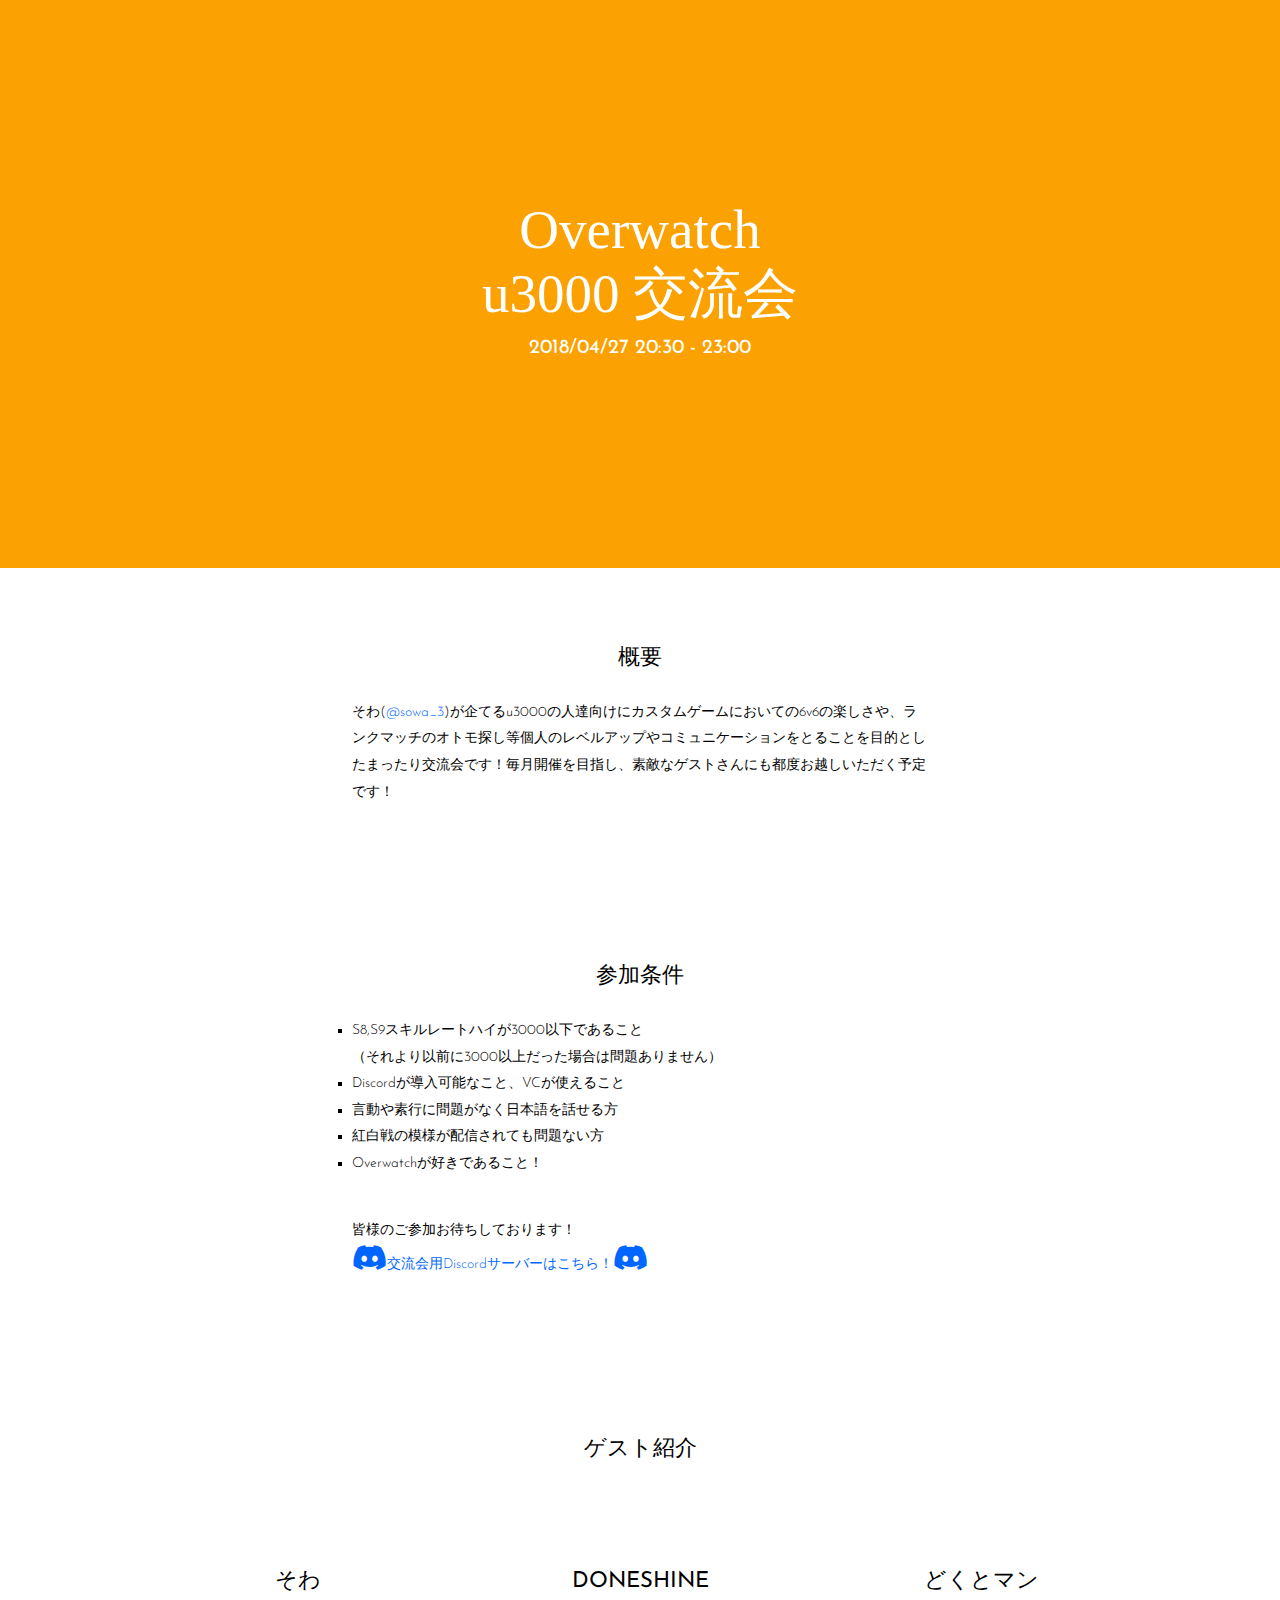
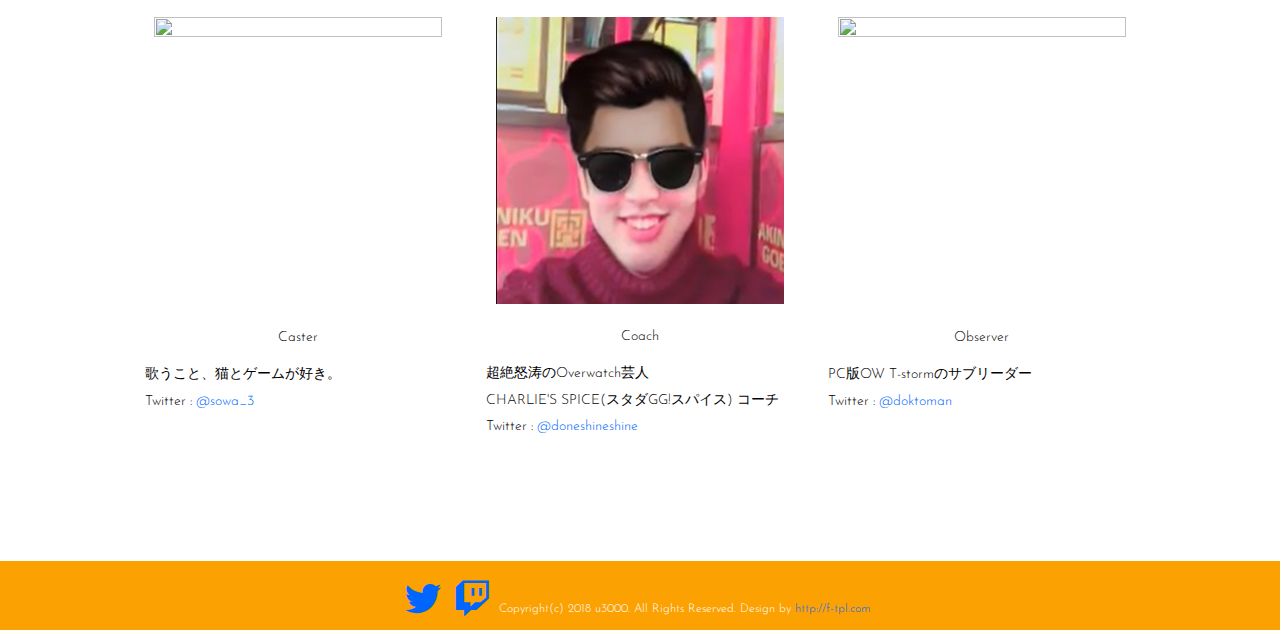
==== commit 2fb61c11: "タイトル画像削除" ====
--- a/index.html
+++ b/index.html
@@ -32,7 +32,6 @@
 </nav>
 
 <header id="header">
-	<img src="images/fba102.png" alt="">
 	<div id="slogan">
 		<h1>Overwatch</h1>
 		<h1>u3000 交流会</h1>
@@ -65,8 +64,7 @@
 			<li>Overwatchが好きであること！</li>
 		</ul>
 		<p>皆様のご参加お待ちしております！</p>
-		<!--<a button class="btn" onclick="location.href='https://discord.gg/h7yakcc'"><i class="fab fa-discord"></i>交流会用DiscordサーバーへJoin！</a> -->
-		<a href="https://discord.gg/h7yakcc"><i class="fab fa-discord fa-2x"></i>交流会用Discordサーバーはこちら！<i class="fab fa-discord fa-2x"></i></a>		
+		<a href="https://discord.gg/h7yakcc"><i class="fab fa-discord fa-2x fa-fw"></i>交流会用Discordサーバーはこちら！<i class="fab fa-discord fa-2x fa-fw"></i></a>		
 		</div>
 </section>
 <!-- // 参加条件 -->
@@ -106,6 +104,10 @@
 <!-- // ゲスト紹介 -->
 
 <footer id="footer">
+	<!-- アイコンを追加 ここから -->
+	<a class="footer" href="https://twitter.com/sowa_3"><i class="fab fa-twitter fa-3x fa-fw"></i></a>
+	<a class="footer" href="https://www.twitch.tv/sowamuu_gg"><i class="fab fa-twitch fa-3x fa-fw"></i></a>
+	<!-- アイコンを追加 ここまで -->
 	Copyright(c) 2018 u3000. All Rights Reserved. Design by <a href="http://f-tpl.com" target="_blank">http://f-tpl.com</a><!-- ←クレジット表記を外す場合はシリアルキーが必要です http://f-tpl.com/credit/ -->
 </footer>
 
--- a/css/style.css
+++ b/css/style.css
@@ -83,10 +83,18 @@
 ------------------------------------------------------------*/
 #footer{
 	clear: both;
-	padding: 50px 10px 50px 0;
 	text-align: center;
 	font-size: 12px;
 	background: #fba102;
+	color: #fff;
+}
+/* アイコンを追加 */
+#footer a{
+	text-align: center;
+	clear: both;
+}
+#footer p{
+	padding: 50px 0 20px;
 }
 
 
@@ -131,6 +139,7 @@
 	font-family: 'Josefin Sans', 'Noto Sans JP',sans-serif;
 }
 
+/* フォーム用btnを追加 */
 a.btn{
 	margin-bottom: 10px;
     margin-top: 2px;
@@ -352,7 +361,7 @@
 	}
 	
   #footer{
-		padding: 80px 10px 10px 0;
+		padding: 20px 10px 10px 0px;
 	}
 }
 
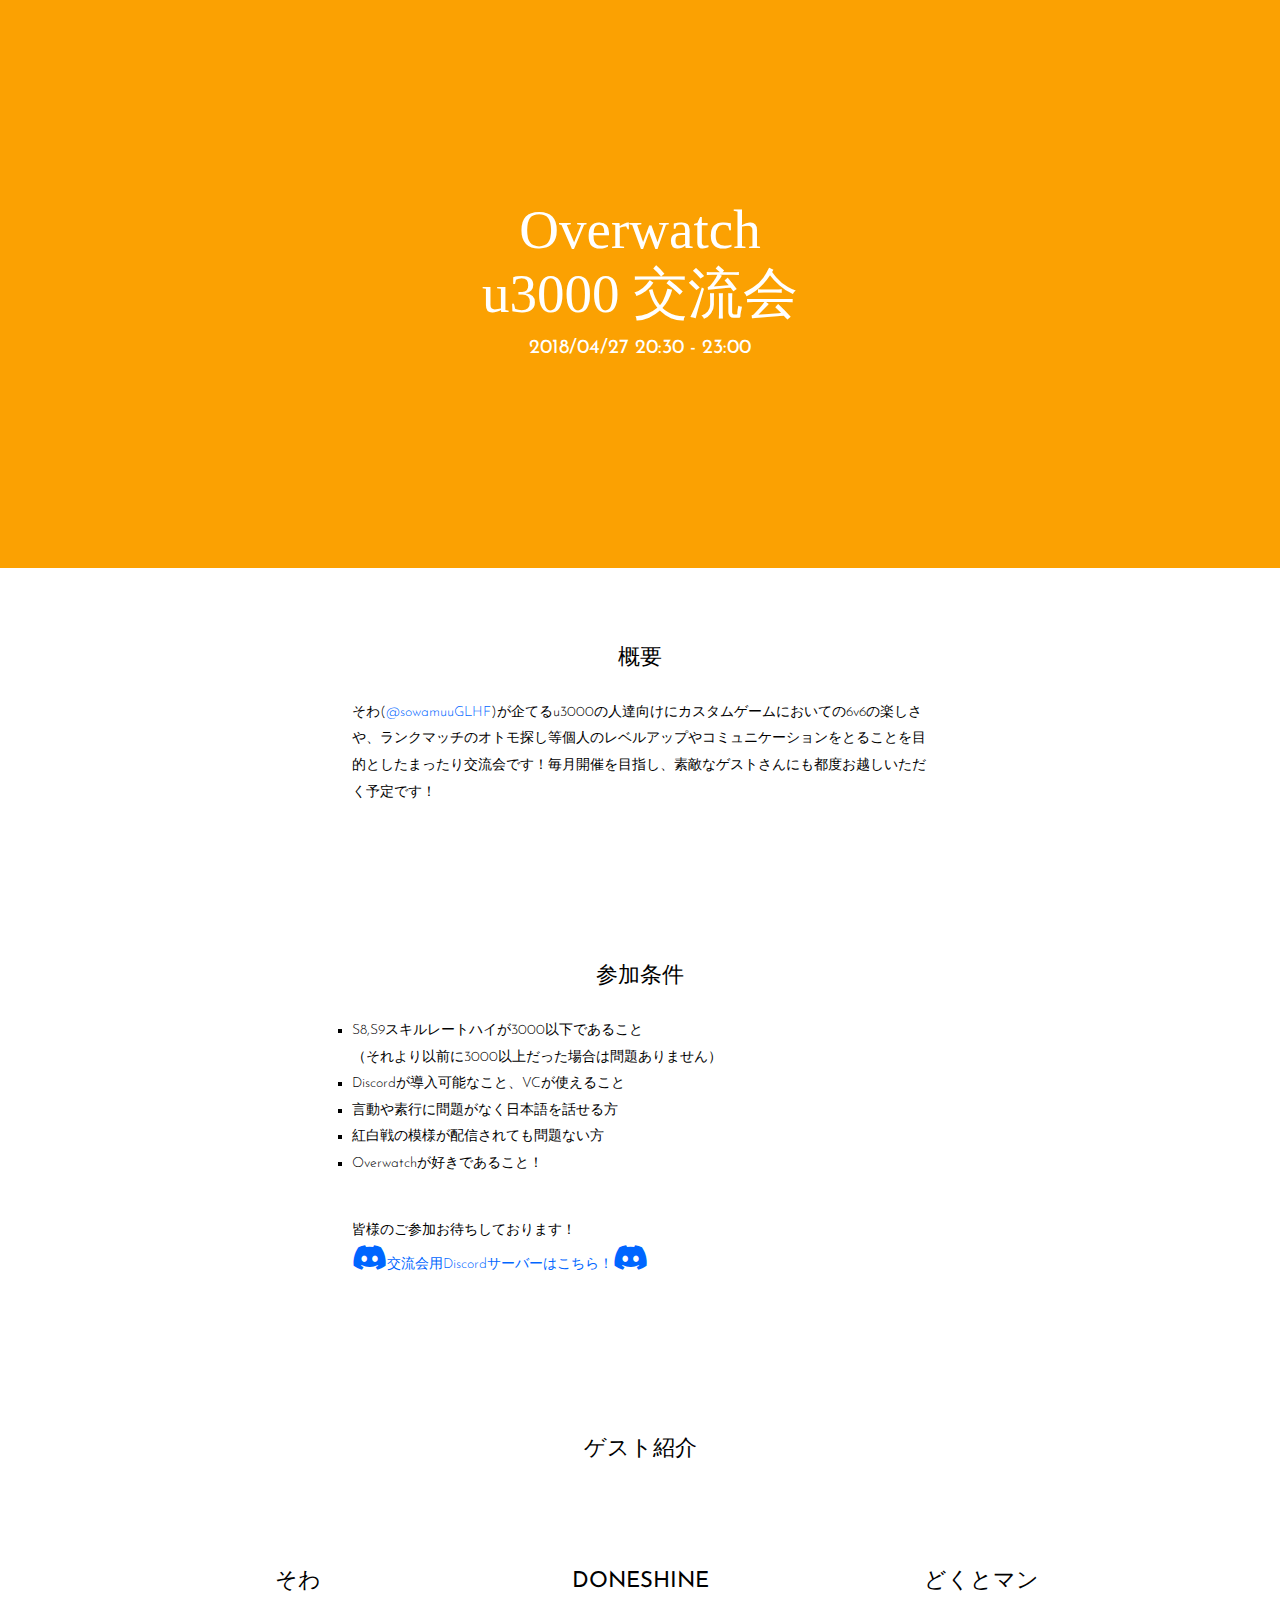
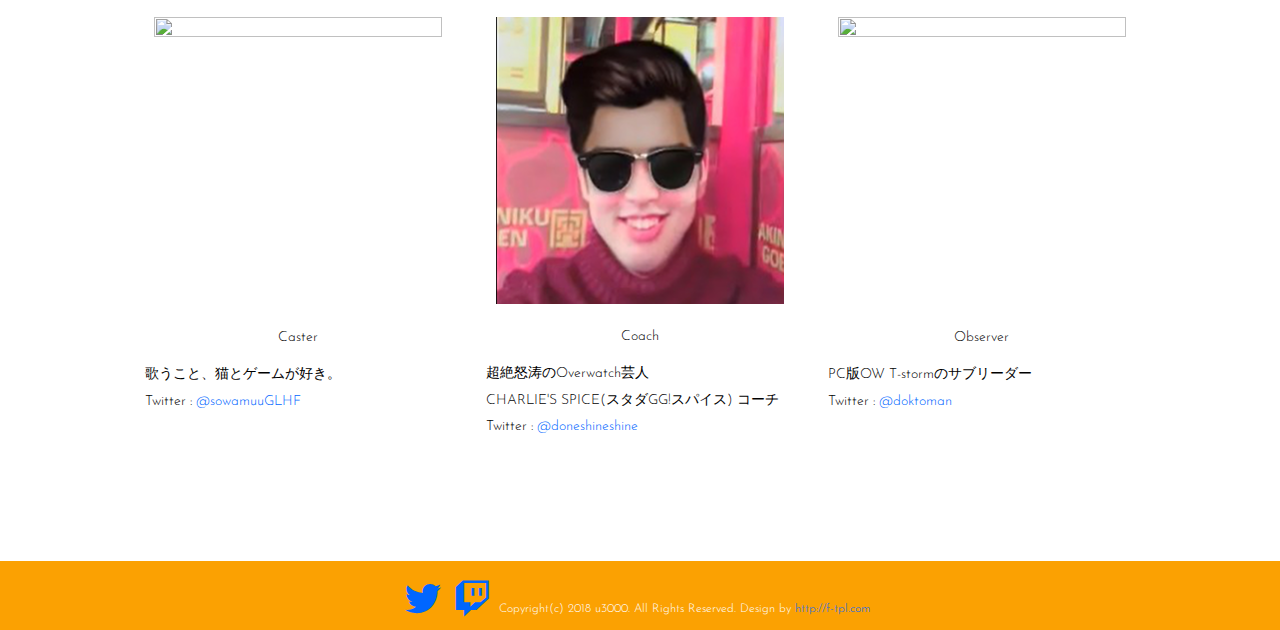
==== commit 2df7917a: "Merge pull request #5 from miyakonn/master" ====
--- a/index.html
+++ b/index.html
@@ -10,7 +10,7 @@
 <script src="https://ajax.googleapis.com/ajax/libs/jquery/1.8.0/jquery.min.js"></script>
 <script src="js/script.js"></script>
 <meta name="twitter:card" content="summary_large_image" />
-<meta name="twitter:site" content="@sowa_3" />
+<meta name="twitter:site" content="@sowamuuGLHF" />
 <meta property="og:url" content="https://u3000sowa.github.io/" />
 <meta property="og:title" content="Overwatch u3000交流会" />
 <meta property="og:image" content="https://u3000sowa.github.io/images/img.png" />
@@ -26,7 +26,7 @@
 			<li><a href="#sec02">参加条件</a></li>
 			<li><a href="#sec03">ゲスト紹介</a></li>
 			<li><a href="https://www.twitch.tv/sowamuu_gg">配信ページ</a></li>
-			<li><a href="https://twitter.com/sowa_3">Twitter</a></li>
+			<li><a href="https://twitter.com/sowamuuGLHF">Twitter</a></li>
 		</ul>
 	</div>
 </nav>
@@ -45,7 +45,7 @@
 		<h2>概要</h2>
 	</header>
 	<div class="vision">
-		そわ(<a href="https://twitter.com/sowa_3">@sowa_3</a>)が企てるu3000の人達向けにカスタムゲームにおいての6v6の楽しさや、ランクマッチのオトモ探し等個人のレベルアップやコミュニケーションをとることを目的としたまったり交流会です！毎月開催を目指し、素敵なゲストさんにも都度お越しいただく予定です！
+		そわ(<a href="https://twitter.com/sowamuuGLHF">@sowamuuGLHF</a>)が企てるu3000の人達向けにカスタムゲームにおいての6v6の楽しさや、ランクマッチのオトモ探し等個人のレベルアップやコミュニケーションをとることを目的としたまったり交流会です！毎月開催を目指し、素敵なゲストさんにも都度お越しいただく予定です！
 	</div>
 </section>
 <!-- // 概要 -->
@@ -81,7 +81,7 @@
 				<img src="images/sowa.png" width="288" height="288" alt="">
 				<div class="center">Caster</div>
 				<p>歌うこと、猫とゲームが好き。</p>
-				<p>Twitter : <a href="https://twitter.com/sowa_3">@sowa_3</a></p>
+				<p>Twitter : <a href="https://twitter.com/sowamuuGLHF">@sowamuuGLHF</a></p>
 				</li>
 			<li>
 				<h2>DONESHINE</h2>
@@ -105,7 +105,7 @@
 
 <footer id="footer">
 	<!-- アイコンを追加 ここから -->
-	<a class="footer" href="https://twitter.com/sowa_3"><i class="fab fa-twitter fa-3x fa-fw"></i></a>
+	<a class="footer" href="https://twitter.com/sowamuuGLHF"><i class="fab fa-twitter fa-3x fa-fw"></i></a>
 	<a class="footer" href="https://www.twitch.tv/sowamuu_gg"><i class="fab fa-twitch fa-3x fa-fw"></i></a>
 	<!-- アイコンを追加 ここまで -->
 	Copyright(c) 2018 u3000. All Rights Reserved. Design by <a href="http://f-tpl.com" target="_blank">http://f-tpl.com</a><!-- ←クレジット表記を外す場合はシリアルキーが必要です http://f-tpl.com/credit/ -->
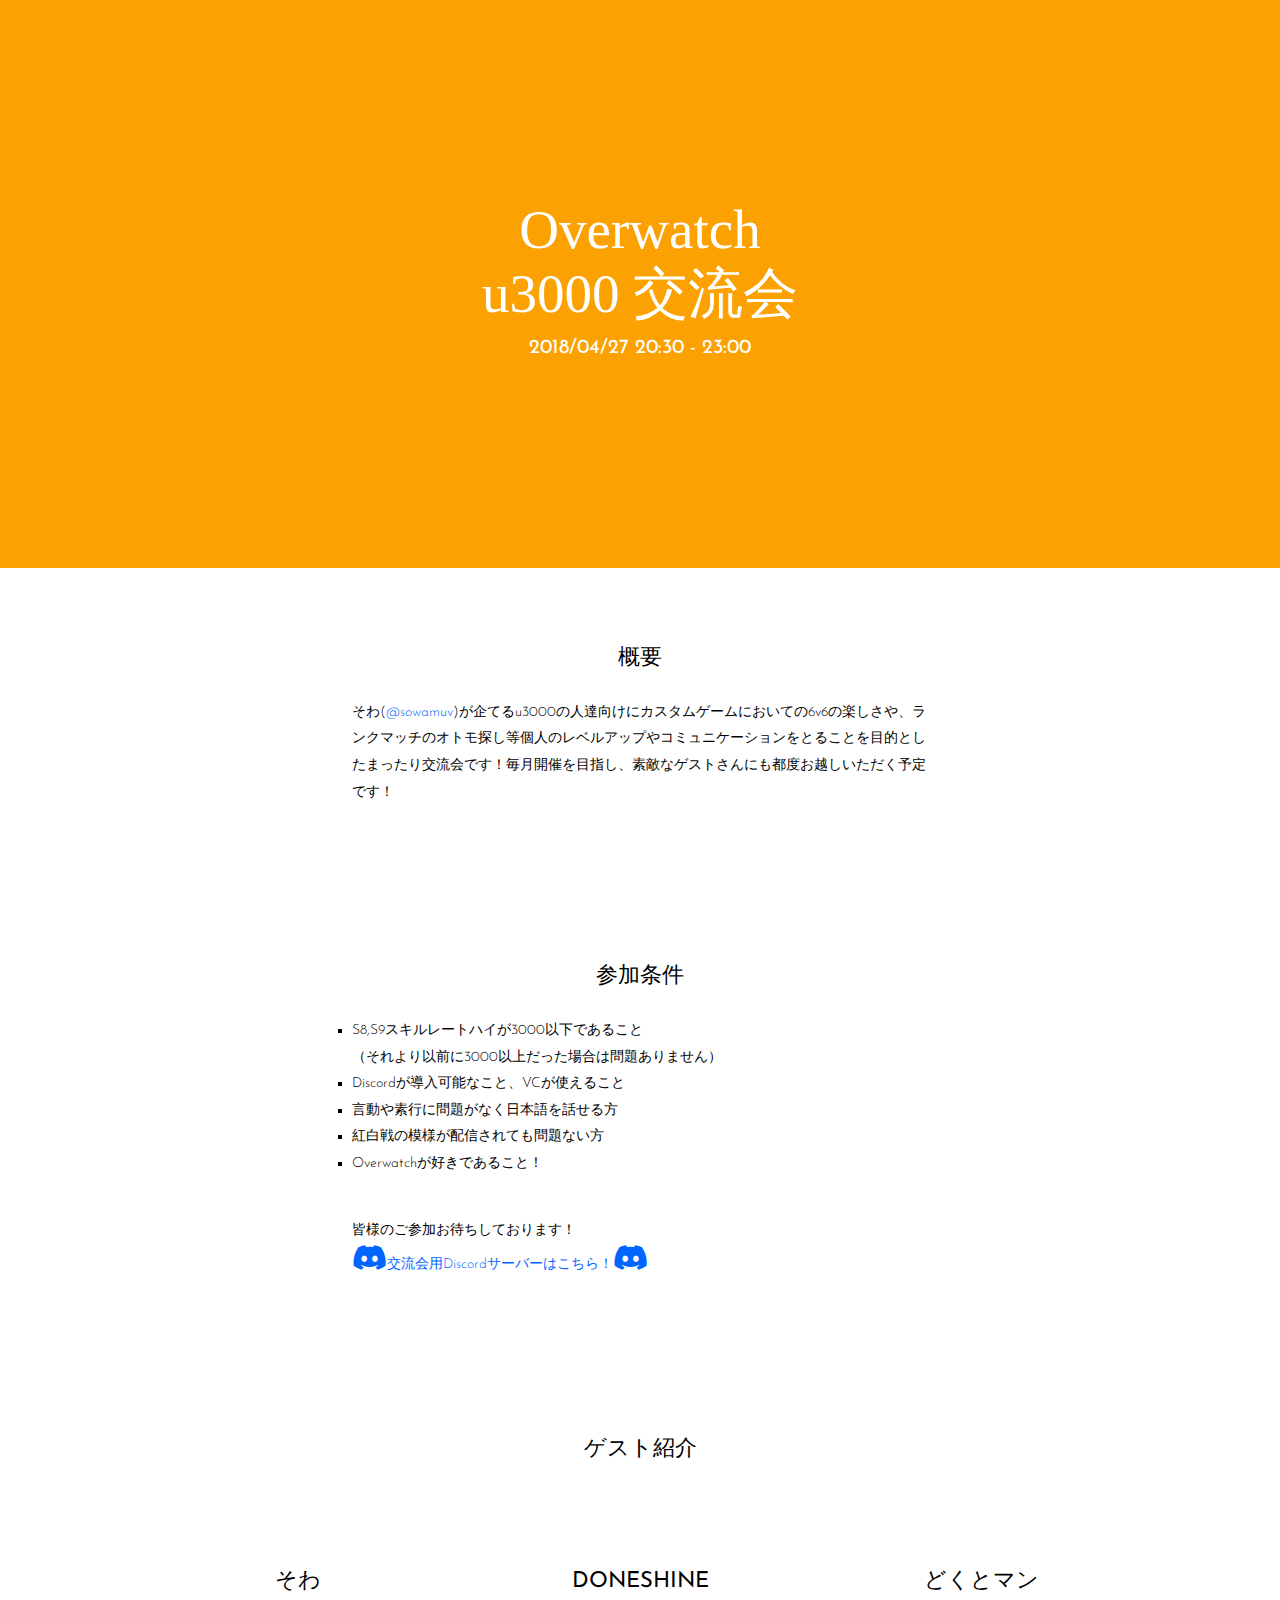
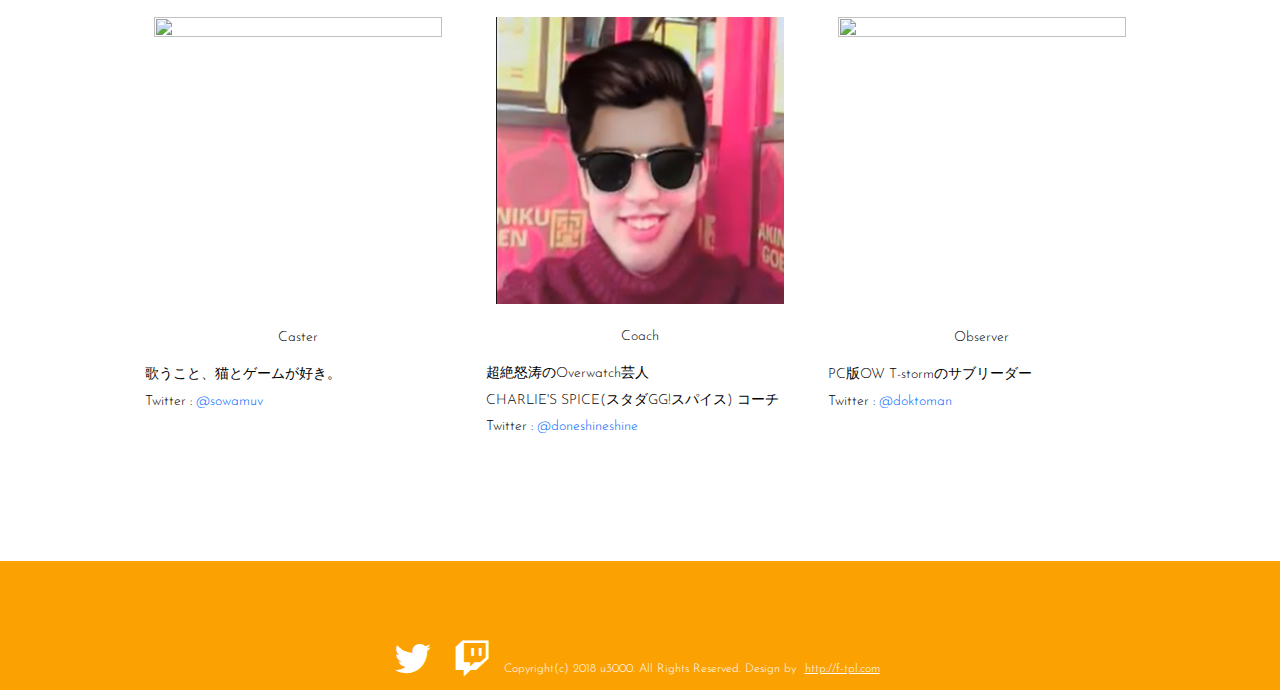
==== commit 365c8e68: "TwitterID修正" ====
--- a/index.html
+++ b/index.html
@@ -26,7 +26,7 @@
 			<li><a href="#sec02">参加条件</a></li>
 			<li><a href="#sec03">ゲスト紹介</a></li>
 			<li><a href="https://www.twitch.tv/sowamuu_gg">配信ページ</a></li>
-			<li><a href="https://twitter.com/sowamuuGLHF">Twitter</a></li>
+			<li><a href="https://twitter.com/sowamuv">Twitter</a></li>
 		</ul>
 	</div>
 </nav>
@@ -45,7 +45,7 @@
 		<h2>概要</h2>
 	</header>
 	<div class="vision">
-		そわ(<a href="https://twitter.com/sowamuuGLHF">@sowamuuGLHF</a>)が企てるu3000の人達向けにカスタムゲームにおいての6v6の楽しさや、ランクマッチのオトモ探し等個人のレベルアップやコミュニケーションをとることを目的としたまったり交流会です！毎月開催を目指し、素敵なゲストさんにも都度お越しいただく予定です！
+		そわ(<a href="https://twitter.com/sowamuv">@sowamuv</a>)が企てるu3000の人達向けにカスタムゲームにおいての6v6の楽しさや、ランクマッチのオトモ探し等個人のレベルアップやコミュニケーションをとることを目的としたまったり交流会です！毎月開催を目指し、素敵なゲストさんにも都度お越しいただく予定です！
 	</div>
 </section>
 <!-- // 概要 -->
@@ -81,7 +81,7 @@
 				<img src="images/sowa.png" width="288" height="288" alt="">
 				<div class="center">Caster</div>
 				<p>歌うこと、猫とゲームが好き。</p>
-				<p>Twitter : <a href="https://twitter.com/sowamuuGLHF">@sowamuuGLHF</a></p>
+				<p>Twitter : <a href="https://twitter.com/sowamuv">@sowamuv</a></p>
 				</li>
 			<li>
 				<h2>DONESHINE</h2>
@@ -105,7 +105,7 @@
 
 <footer id="footer">
 	<!-- アイコンを追加 ここから -->
-	<a class="footer" href="https://twitter.com/sowamuuGLHF"><i class="fab fa-twitter fa-3x fa-fw"></i></a>
+	<a class="footer" href="https://twitter.com/sowamuv"><i class="fab fa-twitter fa-3x fa-fw"></i></a>
 	<a class="footer" href="https://www.twitch.tv/sowamuu_gg"><i class="fab fa-twitch fa-3x fa-fw"></i></a>
 	<!-- アイコンを追加 ここまで -->
 	Copyright(c) 2018 u3000. All Rights Reserved. Design by <a href="http://f-tpl.com" target="_blank">http://f-tpl.com</a><!-- ←クレジット表記を外す場合はシリアルキーが必要です http://f-tpl.com/credit/ -->
--- a/css/style.css
+++ b/css/style.css
@@ -83,6 +83,7 @@
 ------------------------------------------------------------*/
 #footer{
 	clear: both;
+	padding: 50px 10px 50px 0;
 	text-align: center;
 	font-size: 12px;
 	background: #fba102;
@@ -90,8 +91,11 @@
 }
 /* アイコンを追加 */
 #footer a{
+	padding: 70px 5px 20px;
 	text-align: center;
 	clear: both;
+	color: white;
+	text-decoration:underline;
 }
 #footer p{
 	padding: 50px 0 20px;
@@ -175,6 +179,51 @@
 	list-style-type: square;
 }
 
+/* sec05転用 */
+#sec01 dl{
+	line-height: 1.2;
+}
+
+#sec01 dt{
+	clear: left;
+	float: left;
+	display: block;
+	width: 30%;
+	/* margin-right: 10%; */
+	margin-bottom: 20px;
+	/* text-align: right; */
+	line-height: 1.6em;
+}
+
+#sec01 dd{
+	width: 60%;
+	float: left;
+	text-align: left;
+	margin-bottom: 15px;
+	line-height: 1.6em;
+}
+
+/* SEC01_1 VISION
+------------------------------------------------------------*/
+
+.vision{
+	width: 45%;
+	margin: 0 auto;
+	padding-bottom: 80px;
+}
+
+.vision ul{
+	padding-bottom: 40px;
+	list-style-type: square;
+}
+/* form */
+#sec01_1 form{
+	text-align: center;
+}
+
+#sec01_1 textarea{
+	height: 10em;
+}
 
 /* SEC02 MESSAGE
 ------------------------------------------------------------*/
@@ -361,7 +410,7 @@
 	}
 	
   #footer{
-		padding: 20px 10px 10px 0px;
+		padding: 80px 10px 10px 0;
 	}
 }
 
@@ -509,7 +558,10 @@
 	#sec01 h2{
 		padding: 70px 0 20px;
 	}
+	#sec01_1 h2{
+		padding: 70px 0 20px;
+	}
 	.vMid{
 		padding: 0 20px;
 	}
-}+}
